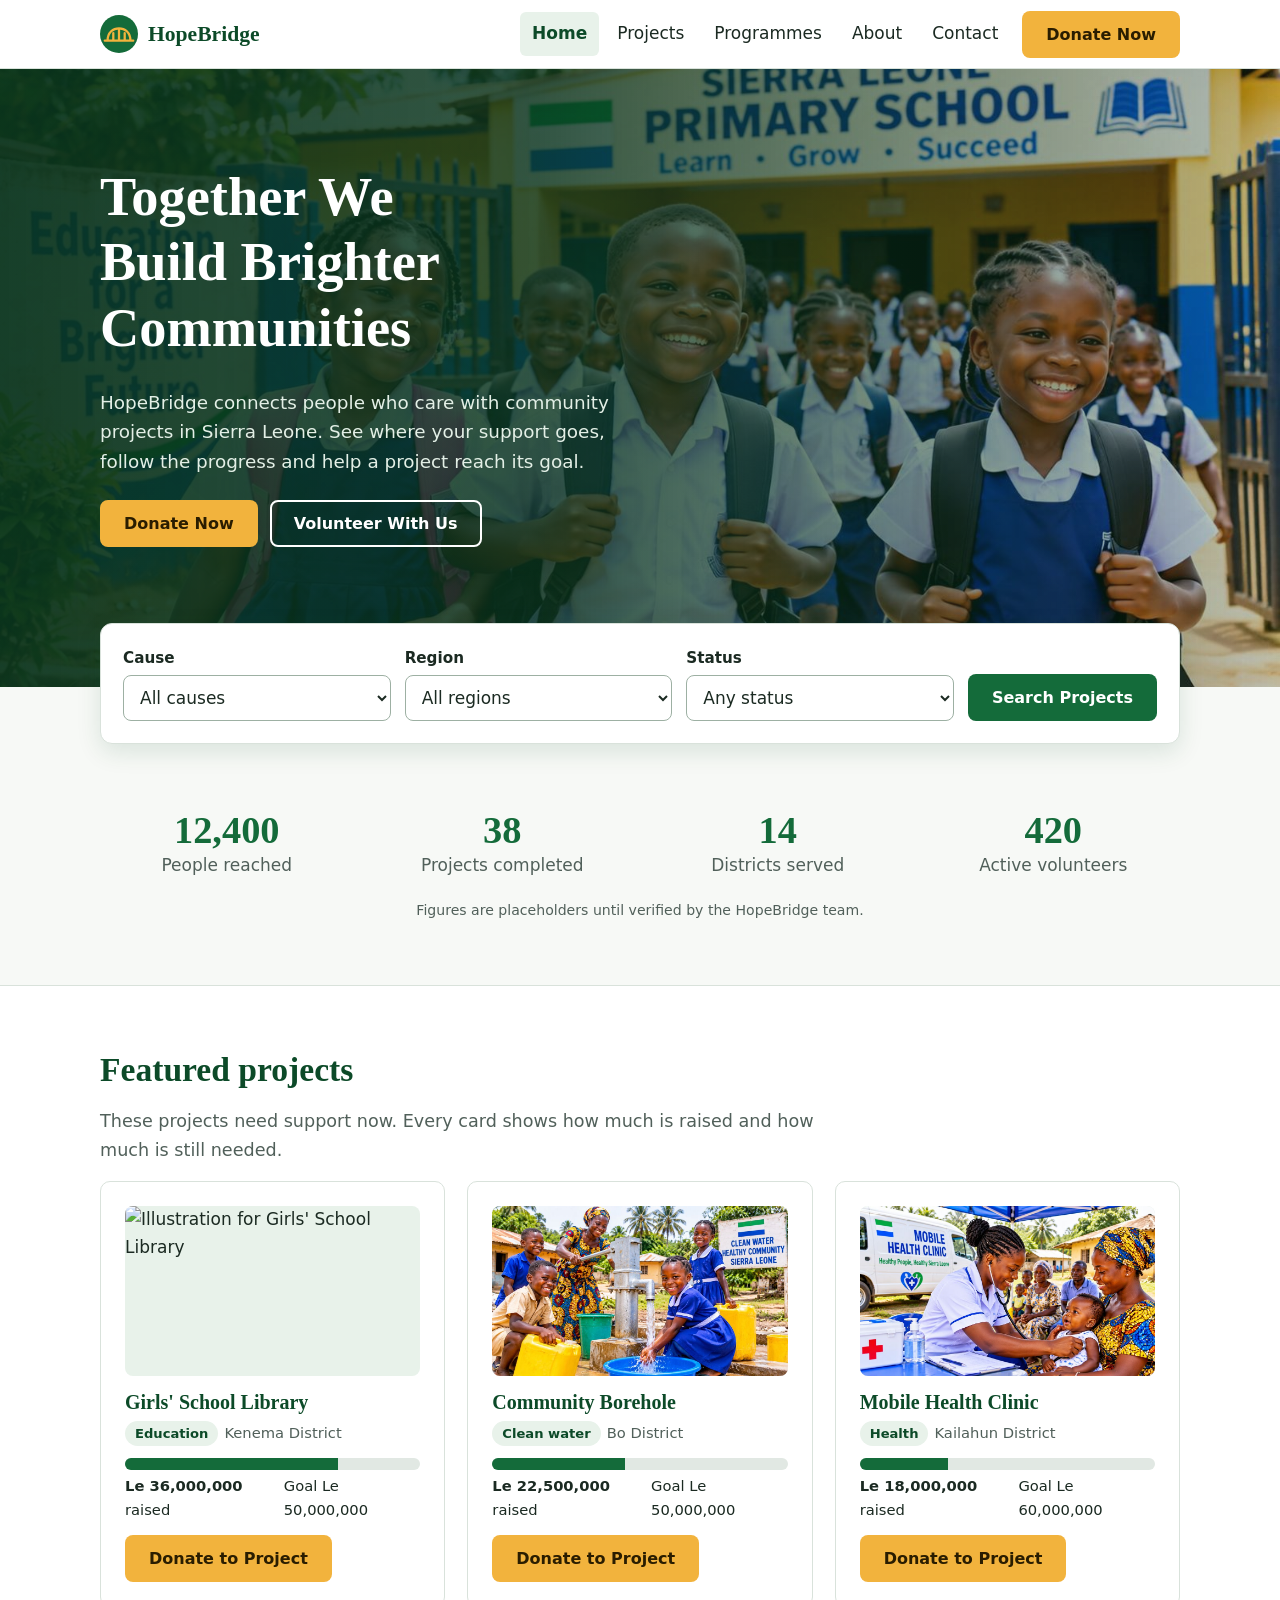
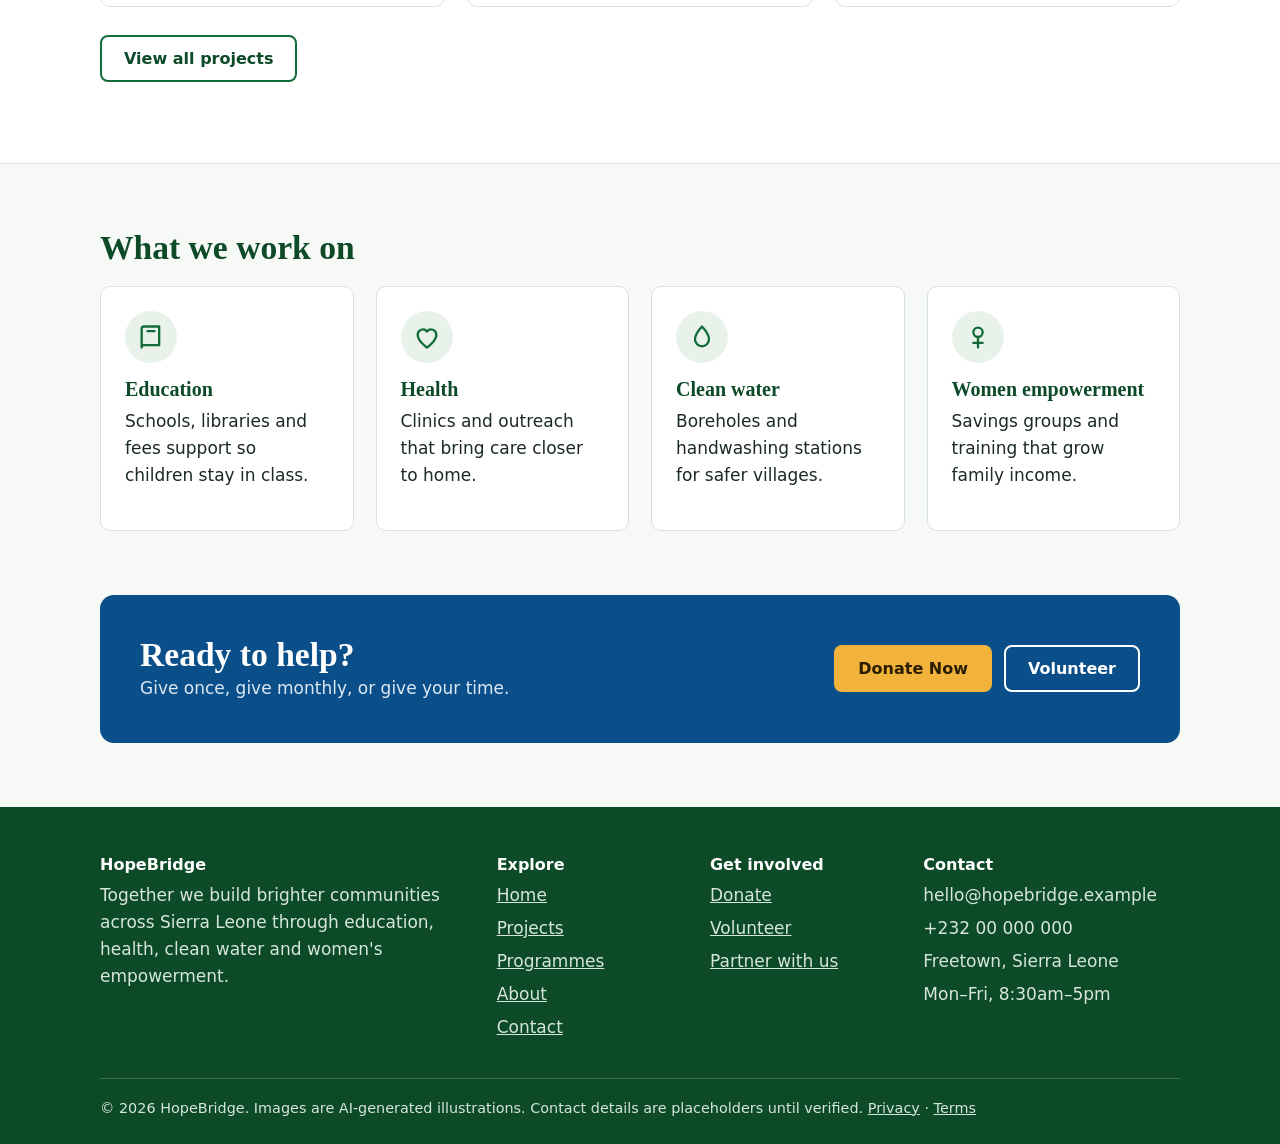
==== index.html @ da44bcbf "First commit" ====
<!DOCTYPE html>
<html lang="en">

<head>
    <meta charset="utf-8">
    <meta name="viewport" content="width=device-width,initial-scale=1">
    <title>Together We Build Brighter Communities | HopeBridge</title>
    <meta name="description"
        content="HopeBridge builds brighter communities in Sierra Leone through education, health, clean water and women empowerment.">
    <link rel="stylesheet" href="style.css">
</head>

<body>
    <a class="skip" href="#main">Skip to content</a>
    <header class="site">
        <div class="wrap bar">
            <a class="logo" href="index.html" aria-label="HopeBridge home"><svg viewBox="0 0 40 40" aria-hidden="true">
                    <circle cx="20" cy="20" r="20" fill="#146B3A" />
                    <path d="M5 27h30M8 27c0-9 6-13 12-13s12 4 12 13M14 27v-8M20 27V14M26 27v-8" stroke="#F2B33D"
                        stroke-width="2.4" fill="none" stroke-linecap="round" />
                </svg>HopeBridge</a>
            <input type="checkbox" id="menu" class="menu-toggle" aria-label="Open menu"><label for="menu" class="burger"
                aria-hidden="true"><span></span></label>
            <nav aria-label="Main">
                <ul>
                    <li><a href="index.html" aria-current="page">Home</a></li>
                    <li><a href="projects.html">Projects</a></li>
                    <li><a href="programmes.html">Programmes</a></li>
                    <li><a href="about.html">About</a></li>
                    <li><a href="contact.html">Contact</a></li>
                    <li><a class="btn btn-donate" href="donate.html">Donate Now</a></li>
                </ul>
            </nav>
        </div>
    </header>
    <main id="main">

        <section class="hero">
            <div class="wrap">
                <div class="hero-text">
                    <h1>Together We Build Brighter Communities</h1>
                    <p>HopeBridge connects people who care with community projects in Sierra Leone. See where your
                        support goes, follow the progress and help a project reach its goal.</p>
                    <div class="cta"><a class="btn btn-donate" href="donate.html">Donate Now</a><a class="btn btn-line"
                            href="get-involved.html">Volunteer With Us</a></div>
                </div>
            </div>
            <svg class="hero-art" hidden viewBox="0 0 640 260" aria-hidden="true">
                <path d="M0 220h640" stroke="#F2B33D" stroke-width="8" />
                <path d="M40 220C40 100 150 40 320 40S600 100 600 220" fill="none" stroke="#F2B33D" stroke-width="6" />
                <g stroke="#F2B33D" stroke-width="3">
                    <path d="M110 220V92M180 220V62M250 220V46M320 220V40M390 220V46M460 220V62M530 220V92" />
                </g>
                <path d="M0 250h640" stroke="#3D8A5E" stroke-width="10" opacity=".6" />
            </svg>
        </section>
        <div class="wrap">
            <div class="search">
                <form action="projects.html" method="get" aria-label="Find a project">
                    <div><label for="c">Cause</label><select id="c" name="cause">
                            <option>All causes</option>
                            <option>Education</option>
                            <option>Health</option>
                            <option>Clean water</option>
                            <option>Women empowerment</option>
                        </select></div>
                    <div><label for="r">Region</label><select id="r" name="region">
                            <option>All regions</option>
                            <option>Bo</option>
                            <option>Bombali</option>
                            <option>Kailahun</option>
                            <option>Kenema</option>
                            <option>Port Loko</option>
                        </select></div>
                    <div><label for="s">Status</label><select id="s" name="status">
                            <option>Any status</option>
                            <option>Active</option>
                            <option>Urgent</option>
                            <option>Nearly funded</option>
                        </select></div>
                    <button class="btn btn-green" type="submit">Search Projects</button>
                </form>
            </div>
        </div>
        <section class="block">
            <div class="wrap">
                <div class="stats">
                    <div><strong>12,400</strong><span>People reached</span></div>
                    <div><strong>38</strong><span>Projects completed</span></div>
                    <div><strong>14</strong><span>Districts served</span></div>
                    <div><strong>420</strong><span>Active volunteers</span></div>
                </div>
                <p class="hint" style="text-align:center;margin:20px auto 0">Figures are placeholders until verified by
                    the HopeBridge team.</p>
            </div>
        </section>
        <section class="block alt">
            <div class="wrap">
                <h2>Featured projects</h2>
                <p class="lead">These projects need support now. Every card shows how much is raised and how much is
                    still needed.</p>
                <div class="grid g3">
                    <article class="card"><img class="pimg-img" src="images/project-library.svg"
                            alt="Illustration for Girls' School Library" loading="lazy">
                        <h3>Girls' School Library</h3>
                        <div class="meta"><span class="tag">Education</span>Kenema District</div><progress max="100"
                            value="72" aria-label="72% funded">72%</progress>
                        <div class="funds"><span><b>Le 36,000,000</b> raised</span><span>Goal Le 50,000,000</span></div>
                        <a class="btn btn-donate" href="donate.html">Donate to Project</a>
                    </article>
                    <article class="card"><img class="pimg-img" src="images/project-borehole.jpg"
                            alt="Children and a woman collecting clean water from a hand pump" width="1100" height="619"
                            loading="lazy">
                        <h3>Community Borehole</h3>
                        <div class="meta"><span class="tag">Clean water</span>Bo District</div><progress max="100"
                            value="45" aria-label="45% funded">45%</progress>
                        <div class="funds"><span><b>Le 22,500,000</b> raised</span><span>Goal Le 50,000,000</span></div>
                        <a class="btn btn-donate" href="donate.html">Donate to Project</a>
                    </article>
                    <article class="card"><img class="pimg-img" src="images/project-clinic.jpg"
                            alt="A nurse checking a baby at a mobile health clinic with a mother looking on"
                            width="1100" height="619" loading="lazy">
                        <h3>Mobile Health Clinic</h3>
                        <div class="meta"><span class="tag">Health</span>Kailahun District</div><progress max="100"
                            value="30" aria-label="30% funded">30%</progress>
                        <div class="funds"><span><b>Le 18,000,000</b> raised</span><span>Goal Le 60,000,000</span></div>
                        <a class="btn btn-donate" href="donate.html">Donate to Project</a>
                    </article>
                </div>
                <p style="margin-top:28px"><a class="btn btn-line" href="projects.html">View all projects</a></p>
            </div>
        </section>
        <section class="block">
            <div class="wrap">
                <h2>What we work on</h2>
                <div class="grid g4">
                    <div class="card">
                        <div class="ico"><svg viewBox="0 0 24 24" aria-hidden="true">
                                <path d="M4 5a2 2 0 012-2h13v16H6a2 2 0 00-2 2zM4 21V5M9 7h6" />
                            </svg></div>
                        <h3>Education</h3>
                        <p>Schools, libraries and fees support so children stay in class.</p>
                    </div>
                    <div class="card">
                        <div class="ico"><svg viewBox="0 0 24 24" aria-hidden="true">
                                <path d="M12 21s-8-5.5-8-11a4.5 4.5 0 018-2.8A4.5 4.5 0 0120 10c0 5.500-8 11-8 11z" />
                            </svg></div>
                        <h3>Health</h3>
                        <p>Clinics and outreach that bring care closer to home.</p>
                    </div>
                    <div class="card">
                        <div class="ico"><svg viewBox="0 0 24 24" aria-hidden="true">
                                <path d="M12 3s6 6.500 6 11a6 6 0 01-12 0c0-4.500 6-11 6-11z" />
                            </svg></div>
                        <h3>Clean water</h3>
                        <p>Boreholes and handwashing stations for safer villages.</p>
                    </div>
                    <div class="card">
                        <div class="ico"><svg viewBox="0 0 24 24" aria-hidden="true">
                                <circle cx="12" cy="8" r="4" />
                                <path d="M12 12v9M8 17h8" />
                            </svg></div>
                        <h3>Women empowerment</h3>
                        <p>Savings groups and training that grow family income.</p>
                    </div>
                </div>
            </div>
        </section>
        <section class="block" style="padding-top:0">
            <div class="wrap">
                <div class="banner">
                    <div>
                        <h2>Ready to help?</h2>
                        <p>Give once, give monthly, or give your time.</p>
                    </div>
                    <div style="display:flex;gap:12px;flex-wrap:wrap"><a class="btn btn-donate"
                            href="donate.html">Donate Now</a><a class="btn btn-line"
                            style="border-color:#fff;color:#fff" href="get-involved.html">Volunteer</a></div>
                </div>
            </div>
        </section>
    </main>
    <footer class="site">
        <div class="wrap">
            <div class="fgrid">
                <div>
                    <h3>HopeBridge</h3>
                    <p>Together we build brighter communities across Sierra Leone through education, health, clean water
                        and women's empowerment.</p>
                </div>
                <div>
                    <h3>Explore</h3>
                    <ul>
                        <li><a href="index.html">Home</a></li>
                        <li><a href="projects.html">Projects</a></li>
                        <li><a href="programmes.html">Programmes</a></li>
                        <li><a href="about.html">About</a></li>
                        <li><a href="contact.html">Contact</a></li>
                    </ul>
                </div>
                <div>
                    <h3>Get involved</h3>
                    <ul>
                        <li><a href="donate.html">Donate</a></li>
                        <li><a href="get-involved.html">Volunteer</a></li>
                        <li><a href="contact.html">Partner with us</a></li>
                    </ul>
                </div>
                <div>
                    <h3>Contact</h3>
                    <ul>
                        <li>hello@hopebridge.example</li>
                        <li>+232 00 000 000</li>
                        <li>Freetown, Sierra Leone</li>
                        <li>Mon–Fri, 8:30am–5pm</li>
                    </ul>
                </div>
            </div>
            <div class="copy">© 2026 HopeBridge. Images are AI-generated illustrations. Contact details are placeholders
                until verified. <a href="#main">Privacy</a> · <a href="#main">Terms</a></div>
        </div>
    </footer>
</body>

</html>
---- style.css ----
:root {
    --green: #146B3A;
    --green-d: #0C4A28;
    --blue: #0B4F8A;
    --gold: #F2B33D;
    --ink: #1B2A22;
    --muted: #51605A;
    --bg: #F7F9F6;
    --card: #fff;
    --line: #D9E2DB;
    --tint: #E8F2EA;
    --serif: Georgia, "Times New Roman", serif;
    --sans: system-ui, -apple-system, "Segoe UI", Roboto, Arial, sans-serif
}

* {
    box-sizing: border-box
}

html {
    scroll-behavior: smooth
}

body {
    margin: 0;
    font: 17px/1.6 var(--sans);
    color: var(--ink);
    background: var(--bg)
}

img,
svg {
    max-width: 100%
}

a {
    color: var(--blue)
}

h1,
h2,
h3 {
    font-family: var(--serif);
    line-height: 1.2;
    margin: 0 0 .5em;
    color: var(--green-d)
}

h1 {
    font-size: clamp(2.1rem, 5vw, 3.4rem)
}

h2 {
    font-size: clamp(1.6rem, 3vw, 2.1rem)
}

h3 {
    font-size: 1.25rem
}

p {
    margin: 0 0 1em;
    max-width: 68ch
}

:focus-visible {
    outline: 3px solid var(--gold);
    outline-offset: 2px
}

.wrap {
    max-width: 1120px;
    margin: 0 auto;
    padding: 0 20px
}

.skip {
    position: absolute;
    left: -999px
}

.skip:focus {
    left: 10px;
    top: 10px;
    background: #fff;
    padding: 8px;
    z-index: 99
}

/* header */
header.site {
    background: #fff;
    border-bottom: 1px solid var(--line);
    position: sticky;
    top: 0;
    z-index: 10
}

.bar {
    display: flex;
    align-items: center;
    justify-content: space-between;
    gap: 16px;
    min-height: 68px
}

.logo {
    display: flex;
    align-items: center;
    gap: 10px;
    font: 700 1.35rem var(--serif);
    color: var(--green-d);
    text-decoration: none
}

.logo svg {
    width: 38px;
    height: 38px
}

nav ul {
    display: flex;
    gap: 6px;
    list-style: none;
    margin: 0;
    padding: 0;
    align-items: center
}

nav a {
    display: block;
    padding: 8px 12px;
    color: var(--ink);
    text-decoration: none;
    border-radius: 6px;
    font-weight: 500
}

nav a:hover,
nav a[aria-current] {
    background: var(--tint);
    color: var(--green-d)
}

nav a[aria-current] {
    font-weight: 700
}

.menu-toggle,
.burger {
    display: none
}

.btn {
    display: inline-block;
    padding: 12px 22px;
    border-radius: 8px;
    font-weight: 700;
    text-decoration: none;
    border: 2px solid transparent;
    cursor: pointer;
    font: 700 1rem var(--sans);
    text-align: center
}

.btn-donate {
    background: var(--gold);
    color: #2A1D00
}

.btn-donate:hover {
    background: #E4A324
}

.btn-green {
    background: var(--green);
    color: #fff
}

.btn-green:hover {
    background: var(--green-d)
}

.btn-line {
    border-color: var(--green);
    color: var(--green-d);
    background: transparent
}

.btn-line:hover {
    background: var(--tint)
}

nav a.btn-donate {
    color: #2A1D00;
    margin-left: 6px
}

/* hero */
.hero {
    background: var(--green-d);
    color: #fff;
    position: relative;
    overflow: hidden;
    padding: 72px 0 120px
}

.hero h1 {
    color: #fff;
    max-width: 14ch
}

.hero p {
    font-size: 1.15rem;
    color: #E3EFE6
}

.hero .cta {
    display: flex;
    flex-wrap: wrap;
    gap: 12px;
    margin-top: 24px
}

.hero .btn-line {
    border-color: #fff;
    color: #fff
}

.hero .btn-line:hover {
    background: rgba(255, 255, 255, .12)
}

.hero-art {
    position: absolute;
    right: -40px;
    bottom: 0;
    width: min(640px, 70%);
    opacity: .9;
    pointer-events: none
}

.hero-text {
    position: relative;
    max-width: 560px
}

.page-head {
    background: var(--green-d);
    color: #fff;
    padding: 48px 0
}

.page-head h1 {
    color: #fff;
    margin: 0 0 8px;
    font-size: clamp(1.9rem, 4vw, 2.8rem)
}

.page-head p {
    color: #E3EFE6;
    margin: 0
}

.crumbs {
    font-size: .9rem;
    margin-bottom: 10px;
    color: #BFD7C6
}

.crumbs a {
    color: #fff
}

/* sections */
section.block {
    padding: 64px 0
}

.alt {
    background: #fff;
    border-block: 1px solid var(--line)
}

.lead {
    font-size: 1.1rem;
    color: var(--muted)
}

.grid {
    display: grid;
    gap: 22px
}

.g2 {
    grid-template-columns: repeat(2, 1fr)
}

.g3 {
    grid-template-columns: repeat(3, 1fr)
}

.g4 {
    grid-template-columns: repeat(4, 1fr)
}

.card {
    background: var(--card);
    border: 1px solid var(--line);
    border-radius: 10px;
    padding: 24px
}

.card h3 {
    margin-bottom: .35em
}

.ico {
    width: 52px;
    height: 52px;
    border-radius: 50%;
    background: var(--tint);
    display: grid;
    place-items: center;
    margin-bottom: 14px
}

.ico svg {
    width: 28px;
    height: 28px;
    stroke: var(--green);
    fill: none;
    stroke-width: 2;
    stroke-linecap: round;
    stroke-linejoin: round
}

/* search */
.search {
    background: #fff;
    border: 1px solid var(--line);
    border-radius: 12px;
    padding: 22px;
    margin-top: -64px;
    position: relative;
    box-shadow: 0 8px 24px rgba(12, 74, 40, .12)
}

.search form {
    display: grid;
    grid-template-columns: repeat(3, 1fr) auto;
    gap: 14px;
    align-items: end
}

label {
    display: block;
    font-weight: 600;
    margin-bottom: 4px;
    font-size: .95rem
}

input,
select,
textarea {
    width: 100%;
    padding: 11px 12px;
    border: 1.5px solid #9DB0A3;
    border-radius: 8px;
    font: inherit;
    background: #fff;
    color: var(--ink)
}

textarea {
    min-height: 140px;
    resize: vertical
}

.hint {
    font-size: .88rem;
    color: var(--muted);
    margin-top: 4px
}

/* stats */
.stats {
    display: grid;
    grid-template-columns: repeat(4, 1fr);
    gap: 22px;
    text-align: center
}

.stats strong {
    display: block;
    font: 700 2.4rem var(--serif);
    color: var(--green)
}

.stats span {
    color: var(--muted)
}

/* projects */
.pimg {
    height: 150px;
    border-radius: 8px;
    margin-bottom: 14px;
    display: grid;
    place-items: center;
    background: linear-gradient(135deg, var(--green), var(--blue))
}

.pimg svg {
    width: 56px;
    height: 56px;
    stroke: #fff;
    fill: none;
    stroke-width: 1.8;
    stroke-linecap: round;
    stroke-linejoin: round;
    opacity: .9
}

.pimg.w {
    background: linear-gradient(135deg, #0B6FB0, #0B4F8A)
}

.pimg.h {
    background: linear-gradient(135deg, #B03A48, #7E2230)
}

.pimg.f {
    background: linear-gradient(135deg, #8A5A0B, #5E3D06)
}

.meta {
    color: var(--muted);
    font-size: .92rem;
    margin-bottom: 12px
}

.tag {
    display: inline-block;
    background: var(--tint);
    color: var(--green-d);
    font-size: .82rem;
    font-weight: 700;
    padding: 2px 10px;
    border-radius: 20px;
    margin-right: 6px
}

.tag.urgent {
    background: #FDEBC8;
    color: #6B4400
}

progress {
    width: 100%;
    height: 12px;
    border-radius: 6px;
    border: 0;
    background: #E1E8E3;
    overflow: hidden;
    display: block;
    margin: 6px 0 4px;
    appearance: none;
    -webkit-appearance: none
}

progress::-webkit-progress-bar {
    background: #E1E8E3
}

progress::-webkit-progress-value {
    background: var(--green)
}

progress::-moz-progress-bar {
    background: var(--green)
}

.funds {
    display: flex;
    justify-content: space-between;
    font-size: .92rem;
    margin-bottom: 14px
}

.row {
    display: grid;
    grid-template-columns: 200px 1fr auto;
    gap: 22px;
    align-items: center
}

.row .pimg {
    margin: 0;
    height: 130px
}

.layout {
    display: grid;
    grid-template-columns: 270px 1fr;
    gap: 28px;
    align-items: start
}

.filters {
    position: sticky;
    top: 90px
}

.filters label {
    margin-top: 14px
}

.list {
    display: grid;
    gap: 16px
}

.active {
    margin-bottom: 16px
}

/* about/steps */
.steps {
    counter-reset: s;
    list-style: none;
    padding: 0;
    display: grid;
    grid-template-columns: repeat(4, 1fr);
    gap: 22px
}

.steps li {
    counter-increment: s;
    background: #fff;
    border: 1px solid var(--line);
    border-radius: 10px;
    padding: 22px
}

.steps li::before {
    content: counter(s);
    display: grid;
    place-items: center;
    width: 34px;
    height: 34px;
    border-radius: 50%;
    background: var(--green);
    color: #fff;
    font-weight: 700;
    margin-bottom: 10px
}

.split {
    display: grid;
    grid-template-columns: 1fr 1fr;
    gap: 40px;
    align-items: center
}

.photo {
    aspect-ratio: 4/3;
    border-radius: 12px;
    background: linear-gradient(160deg, var(--blue), var(--green));
    display: grid;
    place-items: center
}

.photo svg {
    width: 45%;
    stroke: #fff;
    fill: none;
    stroke-width: 1.4;
    opacity: .85
}

/* forms */
.formcard {
    background: #fff;
    border: 1px solid var(--line);
    border-radius: 12px;
    padding: 28px
}

.formcard .grid {
    margin-bottom: 16px
}

.amounts {
    display: grid;
    grid-template-columns: repeat(4, 1fr);
    gap: 10px
}

.amounts input {
    position: absolute;
    opacity: 0;
    width: 0
}

.amounts label {
    border: 2px solid #9DB0A3;
    border-radius: 8px;
    text-align: center;
    padding: 12px 4px;
    margin: 0;
    cursor: pointer;
    font-weight: 700;
    background: #fff
}

.amounts input:checked+label {
    background: var(--green);
    border-color: var(--green);
    color: #fff
}

.amounts input:focus-visible+label {
    outline: 3px solid var(--gold)
}

fieldset {
    border: 0;
    padding: 0;
    margin: 0 0 18px
}

legend {
    font-weight: 600;
    margin-bottom: 6px;
    padding: 0
}

.notice {
    background: var(--tint);
    border-left: 5px solid var(--green);
    padding: 14px 18px;
    border-radius: 6px;
    margin-bottom: 18px
}

.contact-list {
    list-style: none;
    padding: 0;
    margin: 0
}

.contact-list li {
    display: flex;
    gap: 14px;
    margin-bottom: 18px
}

table {
    width: 100%;
    border-collapse: collapse;
    background: #fff;
    border: 1px solid var(--line);
    border-radius: 10px;
    overflow: hidden
}

th,
td {
    text-align: left;
    padding: 12px 14px;
    border-bottom: 1px solid var(--line)
}

th {
    background: var(--tint);
    color: var(--green-d)
}

.tablewrap {
    overflow-x: auto
}

.thanks {
    text-align: center;
    max-width: 640px;
    margin: 0 auto
}

.check {
    width: 84px;
    height: 84px;
    border-radius: 50%;
    background: var(--green);
    display: grid;
    place-items: center;
    margin: 0 auto 20px
}

.check svg {
    width: 46px;
    stroke: #fff;
    fill: none;
    stroke-width: 3;
    stroke-linecap: round;
    stroke-linejoin: round
}

.banner {
    background: var(--blue);
    color: #fff;
    border-radius: 14px;
    padding: 40px;
    display: flex;
    flex-wrap: wrap;
    gap: 20px;
    justify-content: space-between;
    align-items: center
}

.banner h2 {
    color: #fff;
    margin: 0
}

.banner p {
    margin: 0;
    color: #DCE9F5
}

footer.site {
    background: var(--green-d);
    color: #D7E6DB;
    padding: 48px 0 24px;
    margin-top: 0
}

footer.site h3 {
    color: #fff;
    font: 700 1rem var(--sans)
}

footer.site a {
    color: #D7E6DB
}

footer.site ul {
    list-style: none;
    padding: 0;
    margin: 0
}

footer.site li {
    margin-bottom: 6px
}

.fgrid {
    display: grid;
    grid-template-columns: 2fr 1fr 1fr 1.4fr;
    gap: 30px
}

.copy {
    border-top: 1px solid rgba(255, 255, 255, .2);
    margin-top: 30px;
    padding-top: 18px;
    font-size: .9rem
}

@media(max-width:900px) {

    .g3,
    .g4,
    .steps,
    .stats {
        grid-template-columns: repeat(2, 1fr)
    }

    .g2,
    .split,
    .layout {
        grid-template-columns: 1fr
    }

    .search form {
        grid-template-columns: 1fr 1fr
    }

    .fgrid {
        grid-template-columns: 1fr 1fr
    }

    .filters {
        position: static
    }

    .row {
        grid-template-columns: 1fr
    }

    .row .pimg {
        height: 110px
    }

    .burger {
        display: grid;
        place-items: center;
        width: 46px;
        height: 46px;
        border: 2px solid var(--green);
        border-radius: 8px;
        cursor: pointer;
        order: 3
    }

    .burger span,
    .burger span::before,
    .burger span::after {
        display: block;
        width: 22px;
        height: 2px;
        background: var(--green-d);
        position: relative;
        content: ""
    }

    .burger span::before {
        position: absolute;
        top: -7px
    }

    .burger span::after {
        position: absolute;
        top: 7px
    }

    nav {
        width: 100%;
        order: 4
    }

    .bar {
        flex-wrap: wrap;
        padding: 10px 0
    }

    nav ul {
        display: none;
        flex-direction: column;
        align-items: stretch;
        padding-bottom: 12px
    }

    .menu-toggle:checked~nav ul {
        display: flex
    }

    .menu-toggle {
        display: block;
        position: absolute;
        opacity: 0;
        width: 1px;
        height: 1px
    }

    .menu-toggle:focus-visible~.burger {
        outline: 3px solid var(--gold)
    }

    nav a.btn-donate {
        margin: 6px 0 0
    }

    .hero-art {
        opacity: .25
    }
}

@media(max-width:560px) {

    .g2,
    .g3,
    .g4,
    .steps,
    .stats,
    .fgrid,
    .search form {
        grid-template-columns: 1fr
    }

    .amounts {
        grid-template-columns: repeat(2, 1fr)
    }

    .hero {
        padding: 48px 0 100px
    }

    .banner {
        padding: 26px
    }
}

@media(prefers-reduced-motion:reduce) {
    html {
        scroll-behavior: auto
    }
}

.pimg-img {
    display: block;
    width: 100%;
    height: 170px;
    object-fit: cover;
    border-radius: 8px;
    margin-bottom: 14px;
    background: var(--tint)
}

.row .pimg-img {
    height: 130px;
    margin: 0
}

.photo-img {
    display: block;
    width: 100%;
    aspect-ratio: 4/3;
    object-fit: cover;
    border-radius: 12px
}

.pimg-img {
    object-position: center 30%
}

.pimg-img.tall {
    height: 260px
}

.photo-img {
    object-position: center 35%;
    box-shadow: 0 10px 28px rgba(12, 74, 40, .18)
}

.hero {
    background: linear-gradient(90deg, rgba(9, 52, 29, .94) 0%, rgba(9, 52, 29, .82) 42%, rgba(9, 52, 29, .25) 100%), url(images/hero.jpg) 70% 30%/cover no-repeat
}

.hero-art {
    display: none
}

.hero {
    padding: 96px 0 140px
}

@media(max-width:700px) {
    .hero {
        background: linear-gradient(rgba(9, 52, 29, .88), rgba(9, 52, 29, .82)), url(images/hero.jpg) 60% 30%/cover no-repeat
    }
}

.card .pimg-img {
    transition: none
}
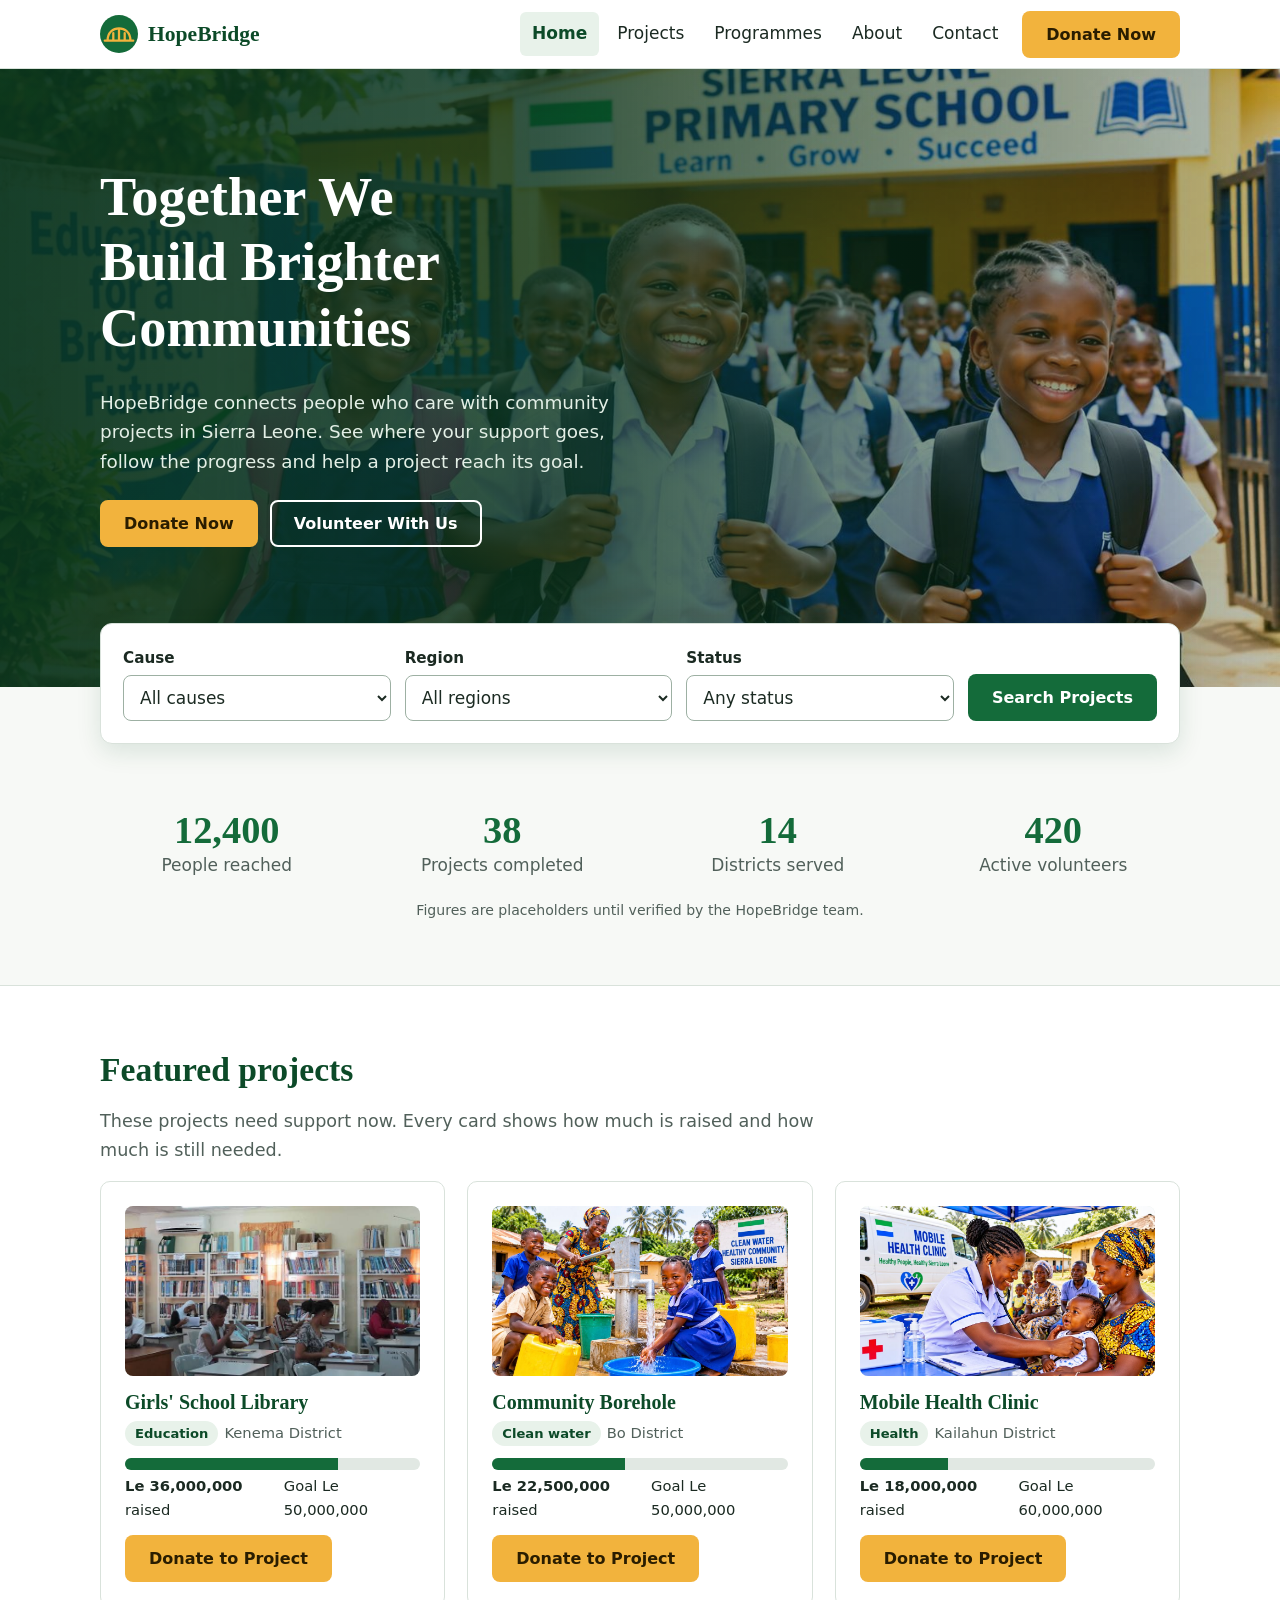
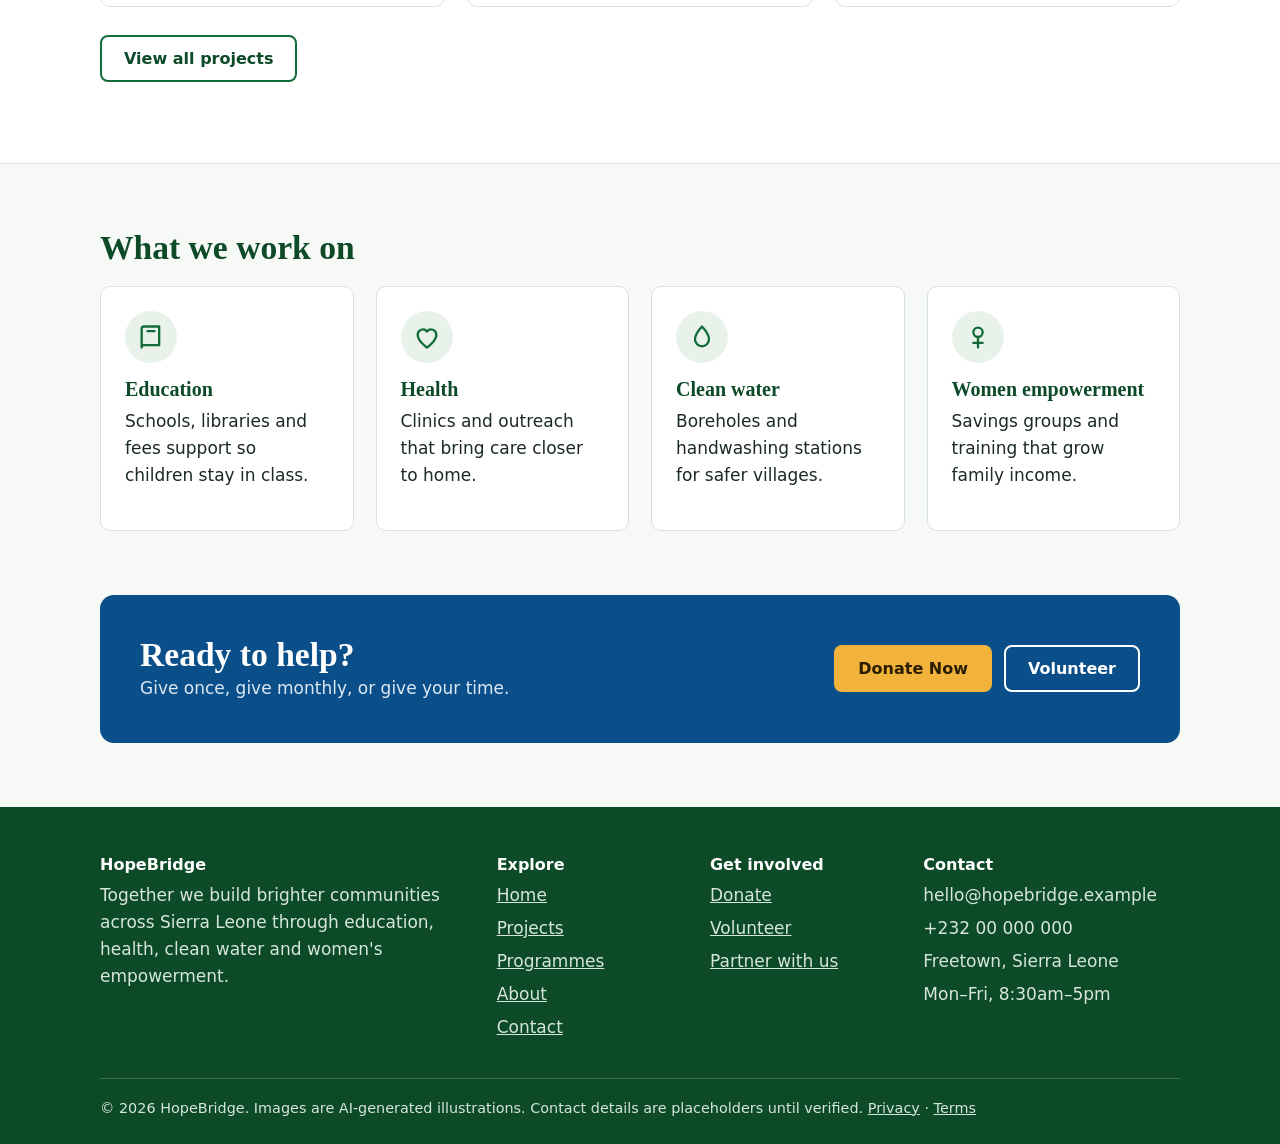
==== commit a78898f7: "Add girls school library image" ====
--- a/index.html
+++ b/index.html
@@ -100,7 +100,7 @@
                 <p class="lead">These projects need support now. Every card shows how much is raised and how much is
                     still needed.</p>
                 <div class="grid g3">
-                    <article class="card"><img class="pimg-img" src="images/project-library.svg"
+                    <article class="card"><img class="pimg-img" src="images/girls-school-library.jpg"
                             alt="Illustration for Girls' School Library" loading="lazy">
                         <h3>Girls' School Library</h3>
                         <div class="meta"><span class="tag">Education</span>Kenema District</div><progress max="100"
